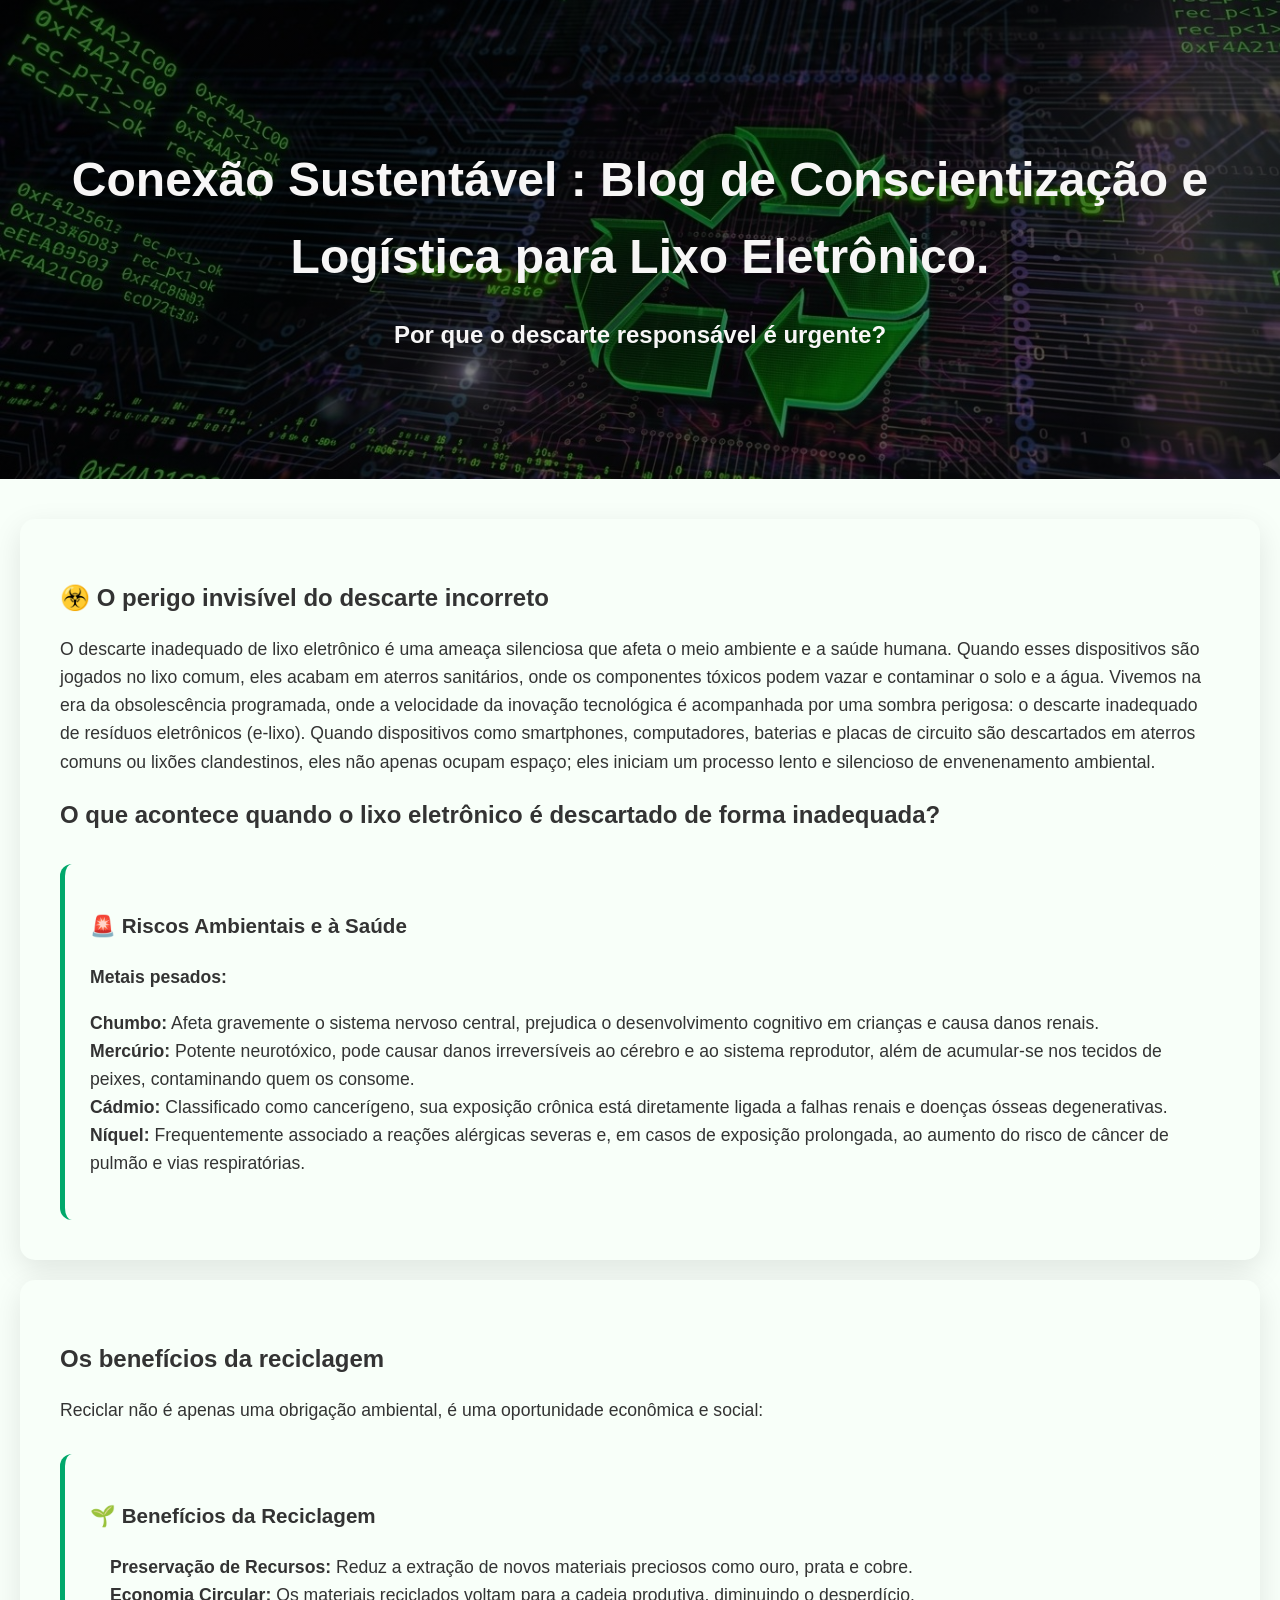
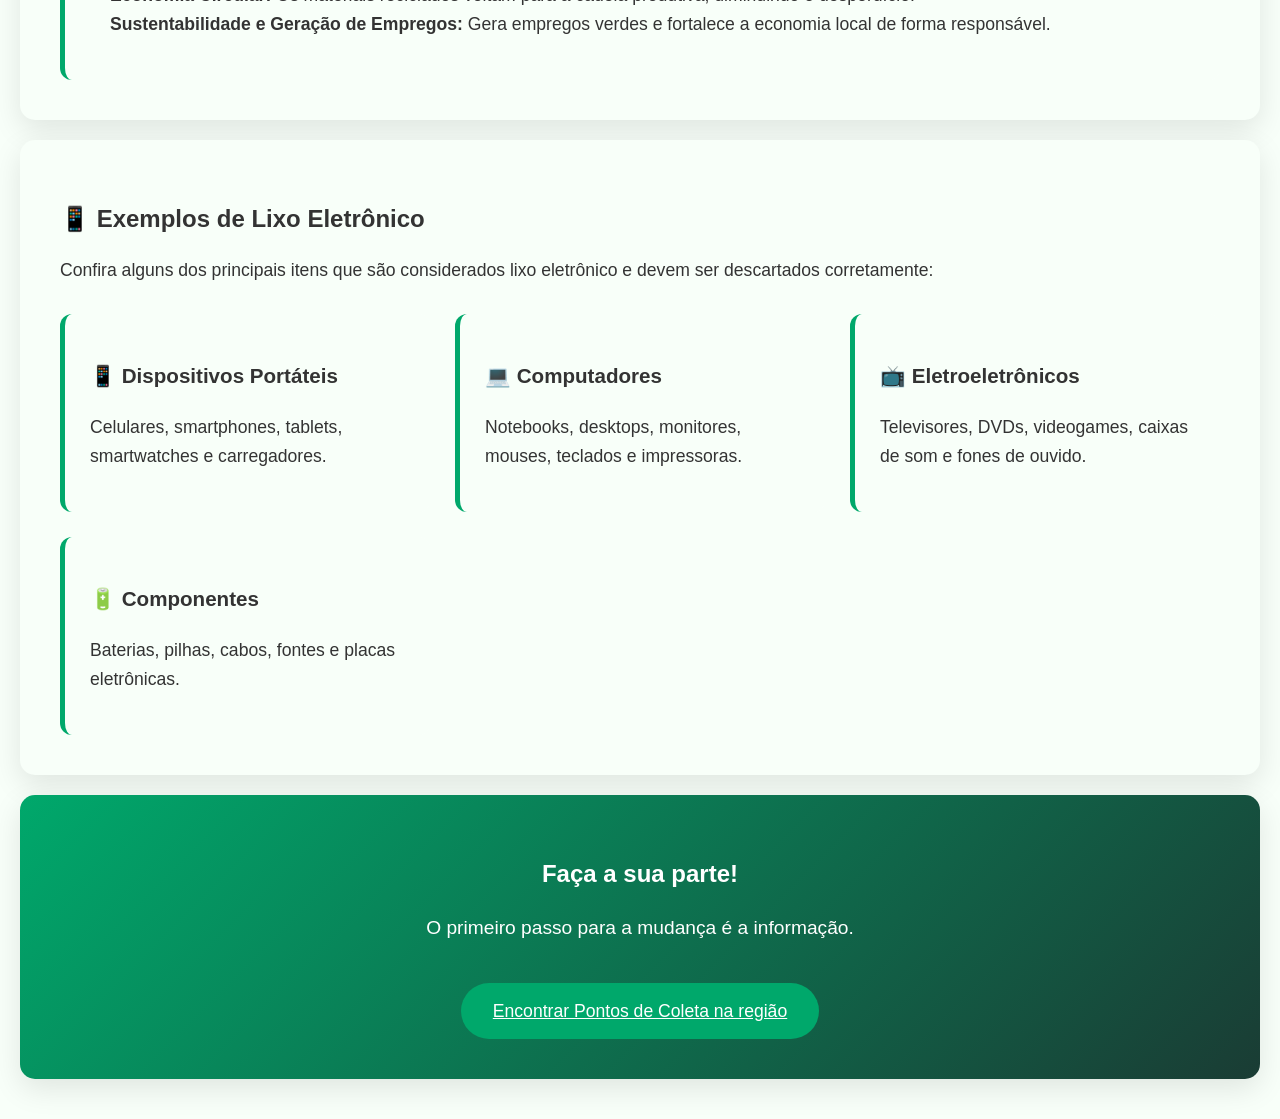
==== main.html @ d2d81c18 "Add files to commit" ====
<!DOCTYPE html>
<html lang="pt-BR">
<head>
    <meta charset="UTF-8">
    <meta name="viewport" content="width=device-width, initial-scale=1.0">
    <link rel="stylesheet" href="style.css">
    <title>O Caminho do Eletrônico</title>
</head>
<body>
    <header>
        <h1>Conexão Sustentável : Blog de Conscientização e Logística para Lixo Eletrônico. </h1>
        <h2>Por que o descarte responsável é urgente?</h2>
    </header>

    <div class="container">

        <!-- Perigo Invisível -->
            <div class="section">
            <h2> ☣️ O perigo invisível do descarte incorreto</h2>
            <p>O descarte inadequado de lixo eletrônico é uma ameaça silenciosa que afeta o meio ambiente e a saúde humana. Quando esses dispositivos são jogados no lixo comum, eles acabam em aterros sanitários, onde os componentes tóxicos podem vazar e contaminar o solo e a água. Vivemos na era da obsolescência programada, onde a velocidade da inovação tecnológica é acompanhada por uma sombra perigosa: o descarte inadequado de resíduos eletrônicos (e-lixo). Quando dispositivos como smartphones, computadores, baterias e placas de circuito são descartados em aterros comuns ou lixões clandestinos, eles não apenas ocupam espaço; eles iniciam um processo lento e silencioso de envenenamento ambiental.</p>
            <h2>O que acontece quando o lixo eletrônico é descartado de forma inadequada?</h2>
            <p></p>
            <div class="card-grid">
                <div class="card" style="grid-column: 1 / -1;">
                    <h3>🚨 Riscos Ambientais e à Saúde</h3>
                    <p><strong>Metais pesados:</strong></p>
                    <ul>
                        <li><strong>Chumbo:</strong> Afeta gravemente o sistema nervoso central, prejudica o desenvolvimento cognitivo em crianças e causa danos renais.</li>
                        <li><strong>Mercúrio:</strong> Potente neurotóxico, pode causar danos irreversíveis ao cérebro e ao sistema reprodutor, além de acumular-se nos tecidos de peixes, contaminando quem os consome.</li>
                        <li><strong>Cádmio:</strong> Classificado como cancerígeno, sua exposição crônica está diretamente ligada a falhas renais e doenças ósseas degenerativas.</li>
                        <li><strong>Níquel:</strong> Frequentemente associado a reações alérgicas severas e, em casos de exposição prolongada, ao aumento do risco de câncer de pulmão e vias respiratórias.</li>
                    </ul>
                    </p>
                </div>
            </div>
        </div>

        <!-- Benefícios da Reciclagem - -->
        <div class="section">
            <h2>Os benefícios da reciclagem</h2>
            <p>Reciclar não é apenas uma obrigação ambiental, é uma oportunidade econômica e social:</p>
            
            <div class="card-grid">
                <div class="card" style="grid-column: 1 / -1;">
                    <h3>🌱 Benefícios da Reciclagem</h3>
                    <ul style="margin-top: 15px; padding-left: 20px;">
                        <li><strong>Preservação de Recursos:</strong> Reduz a extração de novos materiais preciosos como ouro, prata e cobre.</li>
                        <li><strong>Economia Circular:</strong> Os materiais reciclados voltam para a cadeia produtiva, diminuindo o desperdício.</li>
                        <li><strong>Sustentabilidade e Geração de Empregos:</strong> Gera empregos verdes e fortalece a economia local de forma responsável.</li>
                    </ul>
                </div>
            </div>
        </div>

        <!-- Exemplos de Lixo Eletrônico -->
        <div class="section">
            <h2>📱 Exemplos de Lixo Eletrônico</h2>
            <p>Confira alguns dos principais itens que são considerados lixo eletrônico e devem ser descartados corretamente:</p>
            
            <div class="card-grid">
                <div class="card">
                    <h3>📱 Dispositivos Portáteis</h3>
                    <p>Celulares, smartphones, tablets, smartwatches e carregadores.</p>
                </div>
                <div class="card">
                    <h3>💻 Computadores</h3>
                    <p>Notebooks, desktops, monitores, mouses, teclados e impressoras.</p>
                </div>
                <div class="card">
                    <h3>📺 Eletroeletrônicos</h3>
                    <p>Televisores, DVDs, videogames, caixas de som e fones de ouvido.</p>
                </div>
                <div class="card">
                    <h3>🔋 Componentes</h3>
                    <p>Baterias, pilhas, cabos, fontes e placas eletrônicas.</p>
                </div>
            </div>
        </div>

        <div class="section" style="text-align: center; background: linear-gradient(135deg, #00a86b, #1a3c34); color: white;">
            <h2>Faça a sua parte!</h2>
            <p style="font-size: 1.2rem;">O primeiro passo para a mudança é a informação.</p>
            <a href="https://databrasil.net/empresas/31691529000122-COLEM-CENTRAL-OESTE-DE-COMERCIO-DE-LIXO-ELETRONICO-E-METAIS-LTDA" class="btn">Encontrar Pontos de Coleta na região</a>
        </div>

    </div>
    
</body>
</html>
---- style.css ----
:root {
    --primary: #00a86b;
    --dark: #1a3c34;
    --light: #f8fff9;
}
body {
    font-family: 'Segoe UI', sans-serif;
    margin: 0;
    background: var(--light);
    color: #333;
    line-height: 1.6;
}
header {
    background-image: linear-gradient(rgba(0,0,0,0.5), rgba(0,0,0,0.5)), url('recicle.jpg');
    background-size: cover;       /* Preenche toda a área sem distorcer */
    background-position: center;  /* Centraliza a imagem */
    background-repeat: no-repeat; /* Não repete a imagem */
    color: rgb(247, 246, 246);
    text-align: center;
    padding: 110px 40px;
}
h1 {
    font-size: 3rem;
    margin-bottom: 15px;
    padding: 0 20px;
}
h2 {
    font-size: 1.5rem;
    margin-bottom: 15px;
}
.container {
    max-width: 1400px;
    margin: 0 auto;
    padding: 20px;
}
.section {
    margin: 20px 0;
    padding: 40px;
    background: var(--light);
    border-radius: 15px;
    box-shadow: 0 10px 30px rgba(0,0,0,0.1);
    font-size: 1.1rem;
}
.card-grid {
    display: grid;
    grid-template-columns: repeat(auto-fit, minmax(300px, 1fr));
    gap: 25px;
    margin-top: 30px;
}
.card {
    background: #f8fff9;
    padding: 25px;
    border-radius: 12px;
    border-left: 5px solid var(--primary);
    transition: transform 0.3s ease, box-shadow 0.3s ease;
}

.card:hover {
    transform: translateY(-5px);
    box-shadow: 0 10px 20px rgba(0,0,0,0.1);
}
.icon {
    font-size: 2.5rem;
    color: var(--primary);
    margin-bottom: 15px;
}
.btn {
    background: var(--primary);
    color: white;
    padding: 14px 32px;
    border: none;
    border-radius: 50px;
    font-size: 1.1rem;
    cursor: pointer;
    display: inline-block;
    margin-top: 20px;
    transition: 0.3s;
}
.btn:hover {
    background: #008c59;
    transform: scale(1.05);
}
ul {
    list-style: none;
    padding: 0;
}
.ul li {
    padding: 10px 0;
    position: relative;
    padding-left: 30px;
}
.ul li:before {
    content: "✓";
    color: var(--primary);
    font-weight: bold;
    position: absolute;
    left: 0;
}
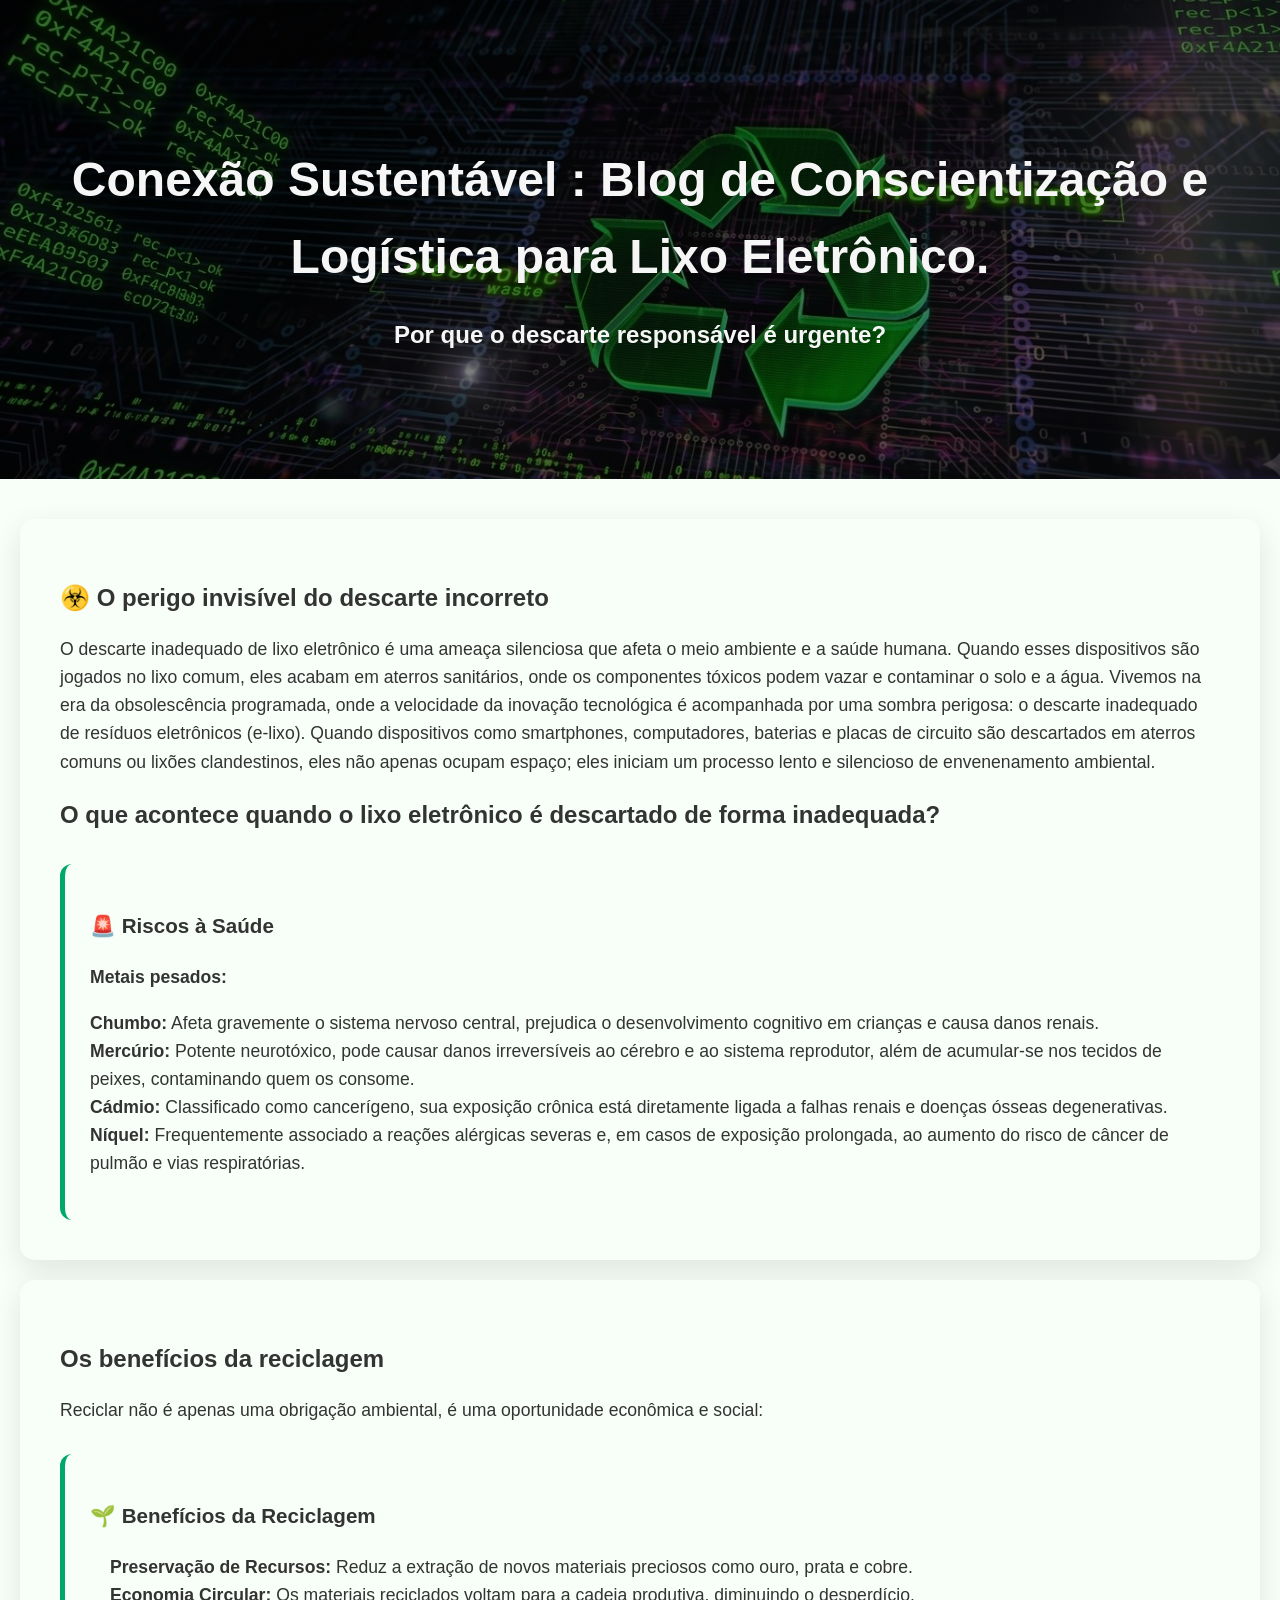
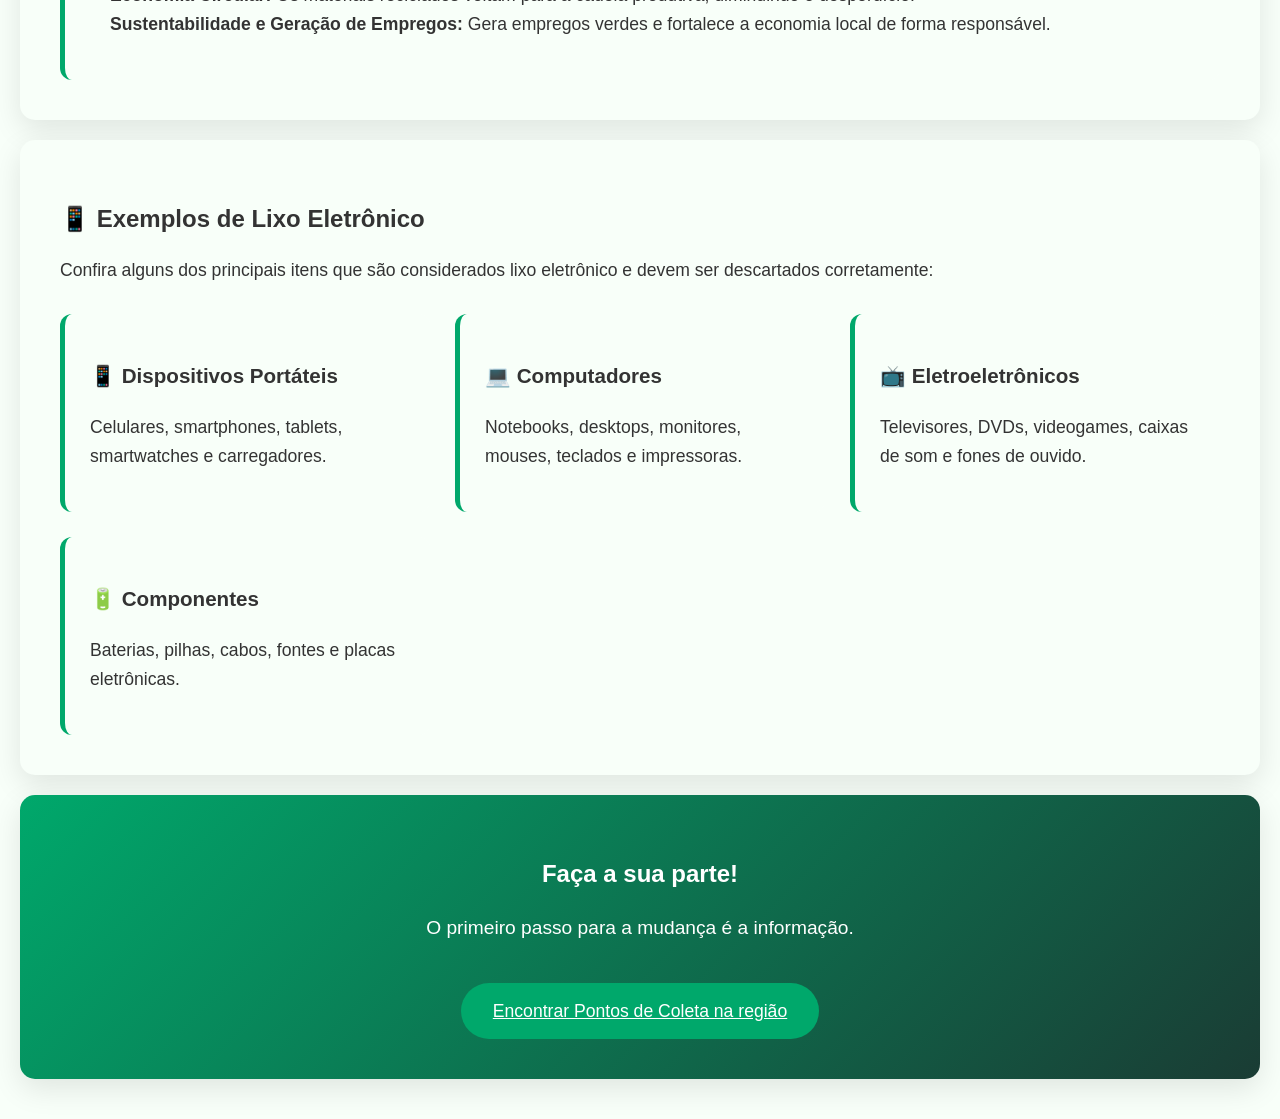
==== commit 12ac348b: "modified:   main.html" ====
--- a/main.html
+++ b/main.html
@@ -15,14 +15,14 @@
     <div class="container">
 
         <!-- Perigo Invisível -->
-            <div class="section">
+        <div class="section">
             <h2> ☣️ O perigo invisível do descarte incorreto</h2>
             <p>O descarte inadequado de lixo eletrônico é uma ameaça silenciosa que afeta o meio ambiente e a saúde humana. Quando esses dispositivos são jogados no lixo comum, eles acabam em aterros sanitários, onde os componentes tóxicos podem vazar e contaminar o solo e a água. Vivemos na era da obsolescência programada, onde a velocidade da inovação tecnológica é acompanhada por uma sombra perigosa: o descarte inadequado de resíduos eletrônicos (e-lixo). Quando dispositivos como smartphones, computadores, baterias e placas de circuito são descartados em aterros comuns ou lixões clandestinos, eles não apenas ocupam espaço; eles iniciam um processo lento e silencioso de envenenamento ambiental.</p>
             <h2>O que acontece quando o lixo eletrônico é descartado de forma inadequada?</h2>
             <p></p>
             <div class="card-grid">
                 <div class="card" style="grid-column: 1 / -1;">
-                    <h3>🚨 Riscos Ambientais e à Saúde</h3>
+                    <h3>🚨 Riscos à Saúde</h3>
                     <p><strong>Metais pesados:</strong></p>
                     <ul>
                         <li><strong>Chumbo:</strong> Afeta gravemente o sistema nervoso central, prejudica o desenvolvimento cognitivo em crianças e causa danos renais.</li>
